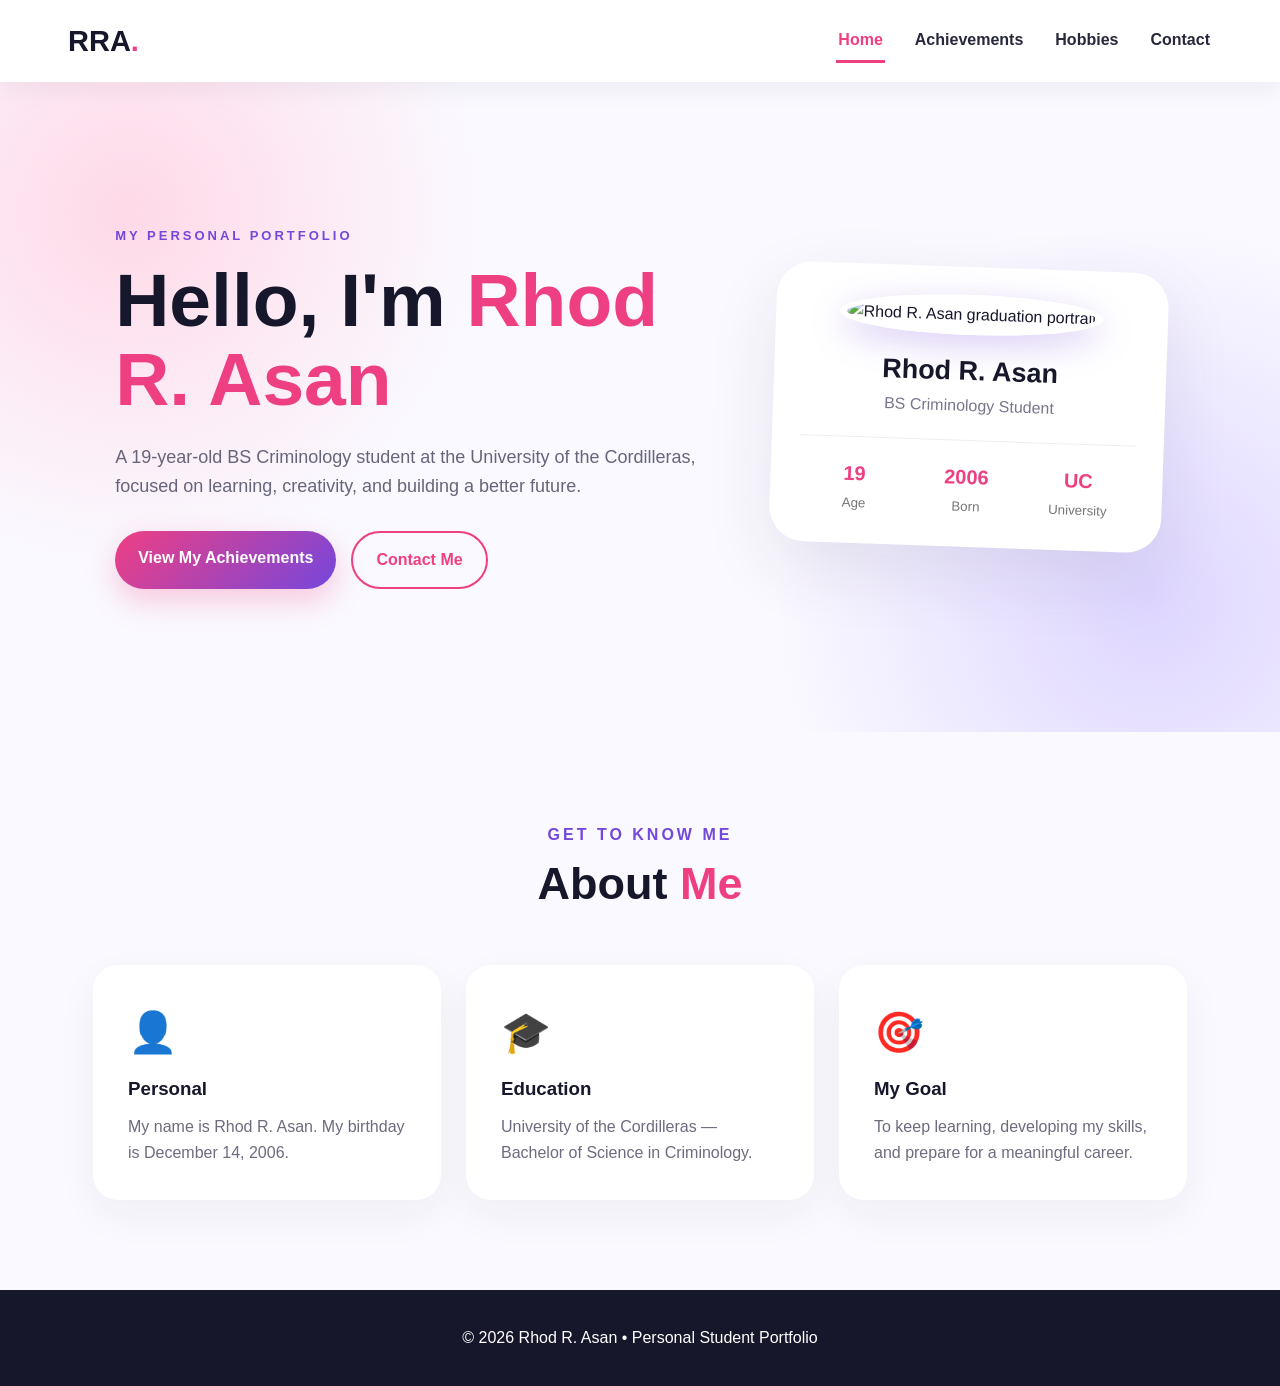
==== index.html @ ba3c5fa8 "Add files via upload" ====
<!DOCTYPE html>
<html lang="en">
<head>
<meta charset="UTF-8">
<meta name="viewport" content="width=device-width, initial-scale=1.0">
<title>Rhod R. Asan | Portfolio</title>
<link rel="stylesheet" href="style.css">
</head>
<body>
<header>
<nav>
<a class="brand" href="index.html">RRA<span>.</span></a>
<div class="links">
<a class="active" href="index.html">Home</a>
<a href="achievements.html">Achievements</a>
<a href="hobbies.html">Hobbies</a>
<a href="contact.html">Contact</a>
</div>
</nav>
</header>

<section class="hero">
<div class="hero-text">
<p class="eyebrow">MY PERSONAL PORTFOLIO</p>
<h1>Hello, I'm <span>Rhod R. Asan</span></h1>
<p>A 19-year-old BS Criminology student at the University of the Cordilleras, focused on learning, creativity, and building a better future.</p>
<div class="buttons">
<a class="btn" href="achievements.html">View My Achievements</a>
<a class="outline" href="contact.html">Contact Me</a>
</div>
</div>
<div class="profile-card">
<img src="images/profile.jpg" alt="Rhod R. Asan graduation portrait">
<h2>Rhod R. Asan</h2>
<p>BS Criminology Student</p>
<div class="stats">
<div><b>19</b><small>Age</small></div>
<div><b>2006</b><small>Born</small></div>
<div><b>UC</b><small>University</small></div>
</div>
</div>
</section>

<section class="section">
<div class="title"><p>GET TO KNOW ME</p><h2>About <span>Me</span></h2></div>
<div class="cards">
<div><div class="icon">👤</div><h3>Personal</h3><p>My name is Rhod R. Asan. My birthday is December 14, 2006.</p></div>
<div><div class="icon">🎓</div><h3>Education</h3><p>University of the Cordilleras — Bachelor of Science in Criminology.</p></div>
<div><div class="icon">🎯</div><h3>My Goal</h3><p>To keep learning, developing my skills, and prepare for a meaningful career.</p></div>
</div>
</section>

<footer>© 2026 Rhod R. Asan • Personal Student Portfolio</footer>
</body>
</html>
---- style.css ----
*{box-sizing:border-box;margin:0;padding:0}html{scroll-behavior:smooth}body{font-family:Arial,Helvetica,sans-serif;color:#17172b;background:#faf9ff;line-height:1.6}header{position:sticky;top:0;z-index:20;background:rgba(255,255,255,.94);backdrop-filter:blur(12px);box-shadow:0 5px 25px #2221}nav{max-width:1200px;margin:auto;padding:18px 28px;display:flex;justify-content:space-between;align-items:center}.brand{font-size:29px;font-weight:900;text-decoration:none;color:#17172b}.brand span,h1 span,.title h2 span{color:#ef3f83}.links{display:flex;gap:28px}.links a{color:#28283d;text-decoration:none;font-weight:700;padding:8px 2px}.links a:hover,.links .active{color:#ef3f83;border-bottom:3px solid #ef3f83}.hero{min-height:650px;padding:80px 9%;display:grid;grid-template-columns:1.2fr .8fr;gap:70px;align-items:center;background:radial-gradient(circle at 10% 20%,#ffd9e8,transparent 28%),radial-gradient(circle at 90% 80%,#ded6ff,transparent 30%),#faf9ff}.eyebrow{color:#7348db;font-weight:900;letter-spacing:3px;font-size:13px}.hero h1,.page-head h1{font-size:clamp(45px,6vw,75px);line-height:1.05;margin:14px 0 25px}.hero-text>p:not(.eyebrow),.page-head>div>p:last-child{font-size:18px;color:#66657a;max-width:680px}.buttons{display:flex;gap:15px;margin-top:30px;flex-wrap:wrap}.btn,.outline{padding:14px 23px;border-radius:50px;text-decoration:none;font-weight:800}.btn{background:linear-gradient(135deg,#ef3f83,#7547dc);color:white;box-shadow:0 12px 30px #ef3f8344}.outline{border:2px solid #ef3f83;color:#ef3f83}.profile-card{background:white;padding:28px;border-radius:35px;text-align:center;box-shadow:0 25px 70px #29204a18;transform:rotate(2deg)}.profile-card img{width:260px;height:260px;object-fit:cover;object-position:center top;border-radius:50%;border:7px solid white;box-shadow:0 10px 35px #7547dc44}.profile-card h2{font-size:27px;margin-top:15px}.profile-card>p{color:#77768b}.stats{display:grid;grid-template-columns:repeat(3,1fr);margin-top:22px;padding-top:20px;border-top:1px solid #eee}.stats b{display:block;color:#ef3f83;font-size:20px}.stats small{color:#777}.section{max-width:1150px;margin:auto;padding:90px 28px}.title{text-align:center;margin-bottom:45px}.title p{color:#7348db;font-weight:900;letter-spacing:3px}.title h2{font-size:45px}.cards{display:grid;grid-template-columns:repeat(3,1fr);gap:25px}.cards>div{background:white;padding:35px;border-radius:25px;box-shadow:0 15px 40px #27204a0d;transition:.3s}.cards>div:hover{transform:translateY(-8px)}.icon{font-size:40px}.cards h3{margin:10px 0}.cards p,.muted{color:#6d6b7e}footer{padding:35px;text-align:center;background:#17172b;color:white}.page-head{padding:80px 9%;display:flex;align-items:center;gap:55px;background:linear-gradient(135deg,#fff0f6,#eeeaff)}.small-profile{width:210px;height:210px;border-radius:50%;object-fit:cover;object-position:center top;border:7px solid white;box-shadow:0 15px 40px #7547dc33}.gallery{display:grid;grid-template-columns:repeat(3,1fr);gap:28px}.gallery article{background:white;border-radius:22px;overflow:hidden;box-shadow:0 15px 40px #27204a12;transition:.3s}.gallery article:hover{transform:translateY(-7px)}.gallery img{width:100%;height:230px;object-fit:cover;display:block}.gallery h3{padding:18px 18px 5px}.gallery p{padding:0 18px 20px;color:#6d6b7e}.quote{max-width:1050px;margin:10px auto 80px;padding:45px;border-radius:30px;background:linear-gradient(135deg,#7145df,#ef3f83);color:white;font-size:26px;text-align:center;font-weight:700}.quote small{display:block;margin-top:15px;font-size:16px}.hobby-grid{display:grid;grid-template-columns:repeat(3,1fr);gap:30px}.hobby{min-height:350px;padding:40px;border-radius:30px;display:flex;flex-direction:column;justify-content:center;box-shadow:0 20px 50px #27204a12;transition:.3s}.hobby:hover{transform:translateY(-10px)}.hobby b{font-size:60px}.hobby h2{font-size:32px;margin:15px 0}.hobby p{color:#66657a}.music{background:linear-gradient(135deg,#ffdce9,#fff)}.art{background:linear-gradient(135deg,#e6ddff,#fff)}.creative{background:linear-gradient(135deg,#d9f7ec,#fff)}.contact{display:grid;grid-template-columns:1fr 1fr;gap:60px}.contact h2{font-size:36px;margin-bottom:15px}.contact-item{padding:20px 0;border-bottom:1px solid #eee;font-size:18px}.contact form{background:white;padding:35px;border-radius:28px;box-shadow:0 20px 60px #27204a12}.contact input,.contact textarea{width:100%;padding:15px;margin:9px 0;border:1px solid #ddd;border-radius:12px;font:inherit}.contact button{border:0;border-radius:50px;padding:15px;background:#ef3f83;color:white;font-weight:900;width:100%;margin-top:10px}@media(max-width:850px){.hero,.contact{grid-template-columns:1fr}.cards,.gallery,.hobby-grid{grid-template-columns:1fr 1fr}.page-head{flex-direction:column;text-align:center}.links{gap:12px}.profile-card{transform:none}}@media(max-width:600px){nav{flex-direction:column;gap:10px}.links{flex-wrap:wrap;justify-content:center}.hero{padding:55px 25px}.hero h1,.page-head h1{font-size:45px}.cards,.gallery,.hobby-grid{grid-template-columns:1fr}.section{padding:60px 20px}.page-head{padding:60px 25px}.small-profile{width:170px;height:170px}.quote{margin:20px;padding:35px 22px;font-size:20px}}
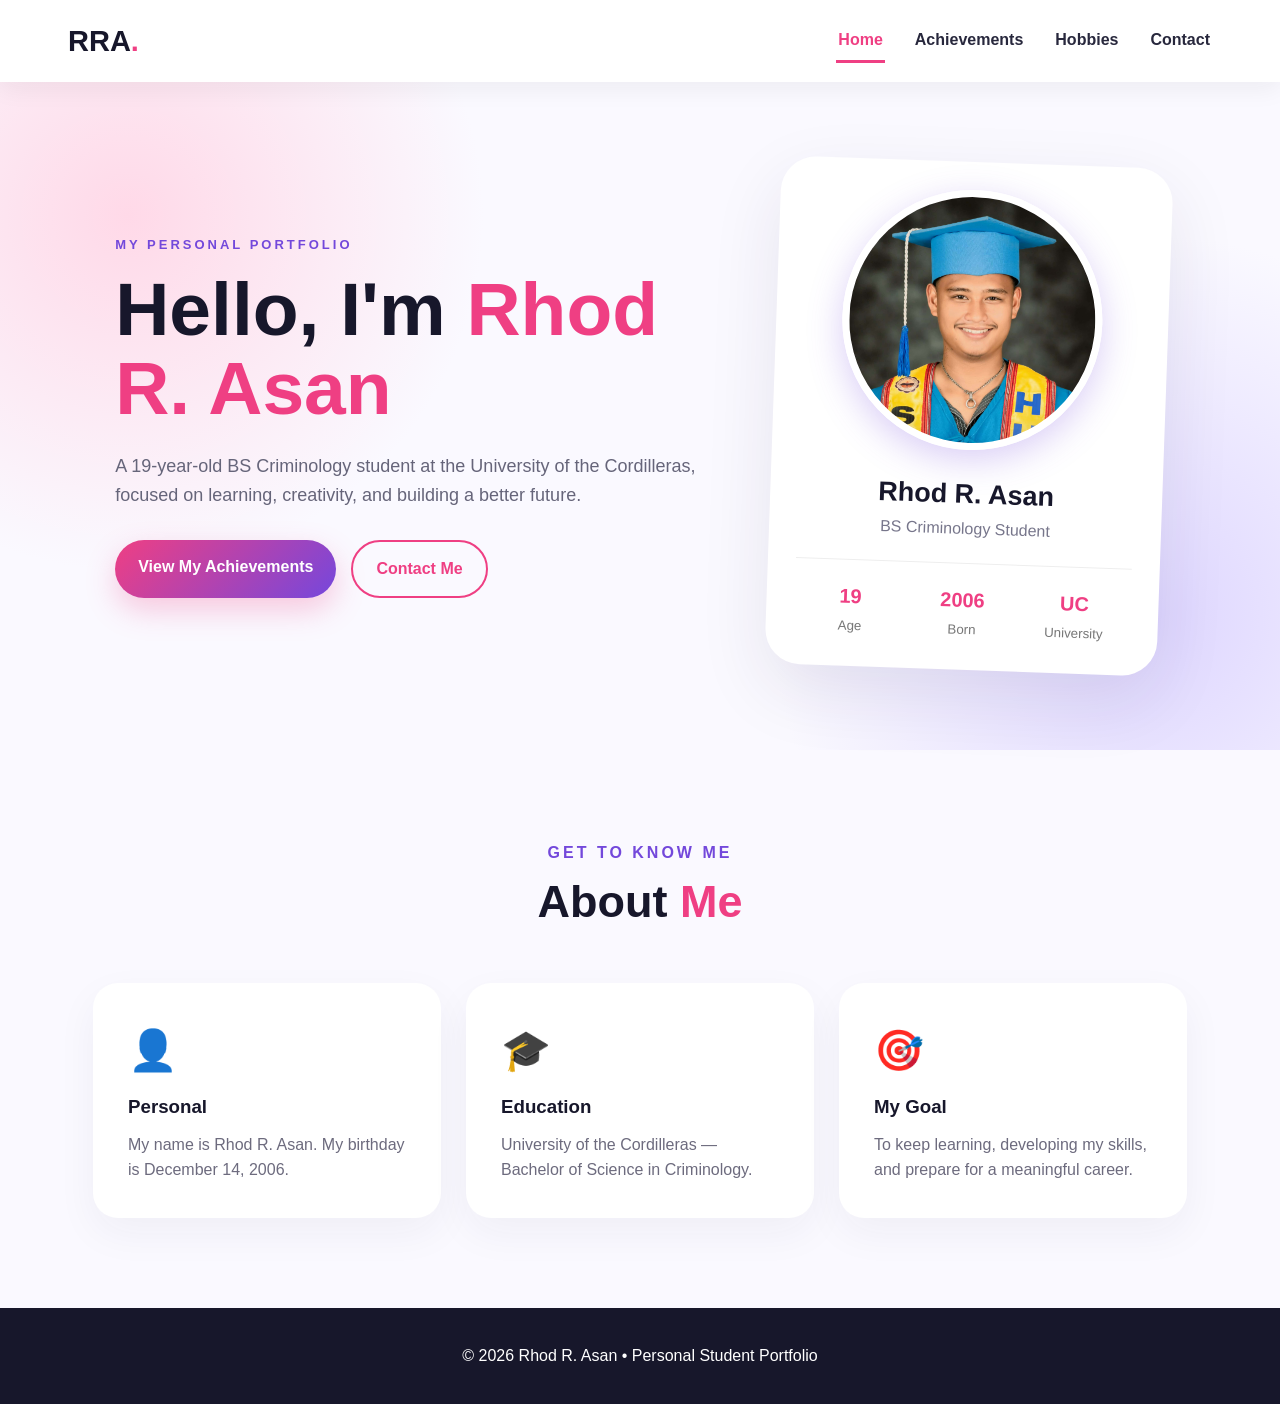
==== commit aee50b40: "Add files via upload" ====
--- a/index.html
+++ b/index.html
@@ -30,7 +30,7 @@
 </div>
 </div>
 <div class="profile-card">
-<img src="images/profile.jpg" alt="Rhod R. Asan graduation portrait">
+<img src="profile.jpg" alt="Rhod R. Asan graduation portrait">
 <h2>Rhod R. Asan</h2>
 <p>BS Criminology Student</p>
 <div class="stats">
